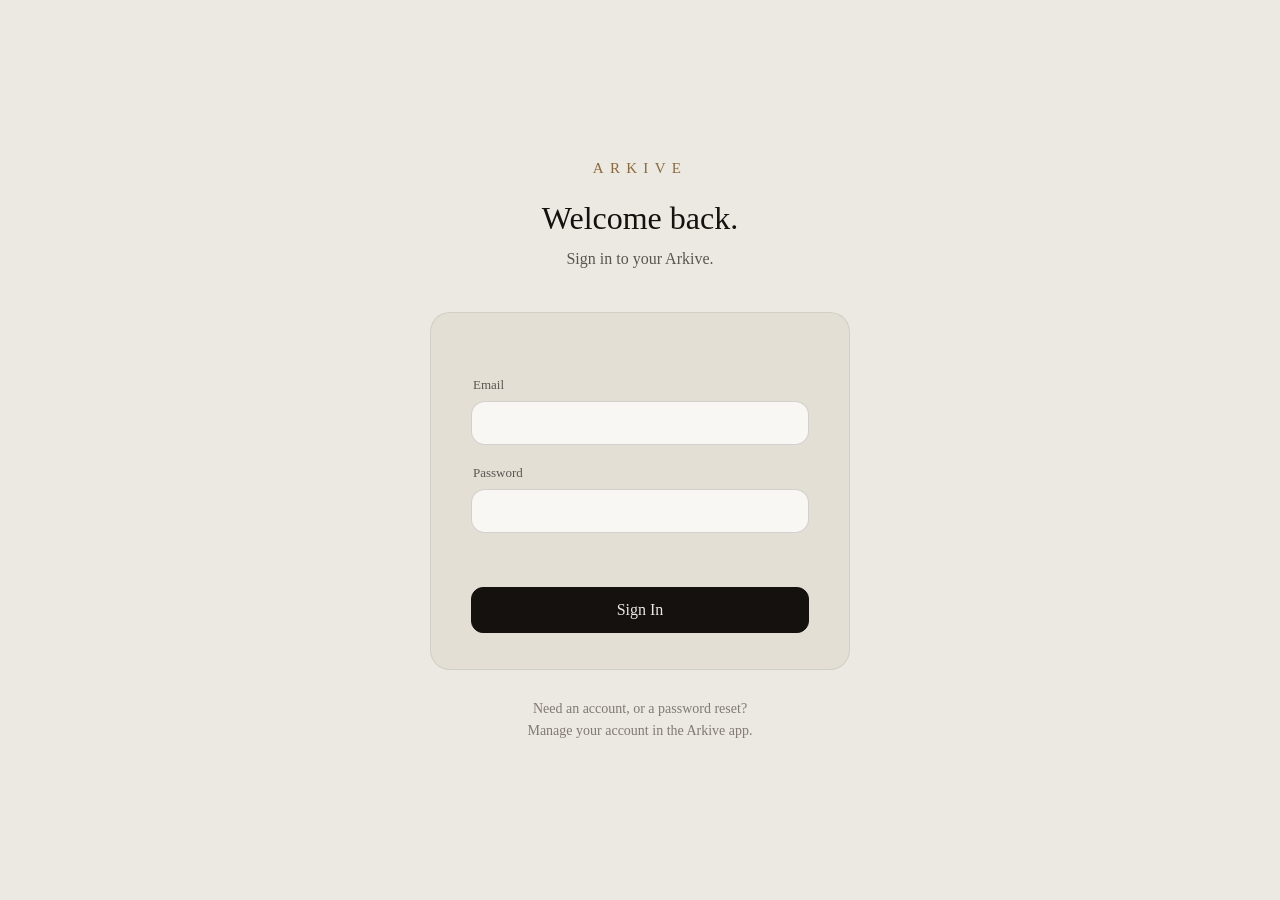
==== index.html @ 6c55851a "feat: WS5 — create + seal + delivery engine (AC-X1 build) ArkiveItemsCodec.encode (exact iOS key sha" ====
<!DOCTYPE html>
<html lang="en">
<head>
  <meta charset="UTF-8">
  <meta name="viewport" content="width=device-width, initial-scale=1.0">
  <title>Arkive — Sign in</title>
  <link rel="stylesheet" href="./assets/tokens.css?v=ws5">
  <style>
    .login-wrap {
      min-height: 100vh;
      display: flex;
      flex-direction: column;
      align-items: center;
      justify-content: center;
      padding: 48px 24px;
    }
    .login-card {
      width: 100%;
      max-width: 420px;
      padding: 44px 40px 36px;
      margin-top: 40px;
    }
    .login-head { text-align: center; }
    .login-head h1 { margin-top: 18px; }
    .login-sub {
      color: var(--ink-soft);
      margin-top: 10px;
      font-size: 16px;
    }
    .login-form { margin-top: 8px; }
    .login-form .form-row { margin-top: 18px; }
    .login-form .error-text { margin-top: 14px; text-align: center; }
    .login-form .btn-primary {
      width: 100%;
      margin-top: 20px;
    }
    .login-foot {
      margin-top: 28px;
      text-align: center;
      font-size: 14px;
      color: var(--ink-mute);
      max-width: 420px;
      line-height: 1.6;
    }
  </style>
</head>
<body>
  <div class="login-wrap">
    <div class="login-head">
      <div class="wordmark">Arkive</div>
      <h1>Welcome back.</h1>
      <p class="login-sub">Sign in to your Arkive.</p>
    </div>

    <div class="card login-card">
      <form class="login-form" id="login-form" novalidate>
        <div class="form-row">
          <label class="field-label" for="email">Email</label>
          <input class="field" id="email" name="email" type="email"
                 autocomplete="email" inputmode="email" spellcheck="false" required>
        </div>
        <div class="form-row">
          <label class="field-label" for="password">Password</label>
          <input class="field" id="password" name="password" type="password"
                 autocomplete="current-password" required>
        </div>
        <p class="error-text" id="login-error" role="alert" aria-live="polite"></p>
        <button class="btn btn-primary" id="login-submit" type="submit">Sign In</button>
      </form>
    </div>

    <p class="login-foot">
      Need an account, or a password reset?<br>
      Manage your account in the Arkive app.
    </p>
  </div>

  <script type="module">
    import { supabase, redirectIfSignedIn } from "./assets/arkive.js?v=ws5";

    await redirectIfSignedIn();

    const form = document.getElementById("login-form");
    const emailField = document.getElementById("email");
    const passwordField = document.getElementById("password");
    const errorEl = document.getElementById("login-error");
    const submitBtn = document.getElementById("login-submit");

    form.addEventListener("submit", async (event) => {
      event.preventDefault();
      errorEl.textContent = "";

      const email = emailField.value.trim().toLowerCase();
      const password = passwordField.value;

      if (!email || !password) {
        errorEl.textContent = "Enter your email and password.";
        return;
      }

      submitBtn.disabled = true;
      submitBtn.textContent = "Signing in…";

      try {
        const { error } = await supabase.auth.signInWithPassword({ email, password });
        if (error) {
          errorEl.textContent = friendlyAuthError(error);
          return;
        }
        window.location.replace("./capsules.html");
      } catch (err) {
        console.error("arkive: sign-in failed", err);
        errorEl.textContent = "Can’t reach Arkive right now — check your connection and try again.";
      } finally {
        submitBtn.disabled = false;
        submitBtn.textContent = "Sign In";
      }
    });

    function friendlyAuthError(error) {
      const message = (error?.message ?? "").toLowerCase();
      if (message.includes("invalid login credentials")) {
        return "That email and password don’t match our records.";
      }
      if (message.includes("email not confirmed")) {
        return "This account hasn’t been confirmed yet — finish setup in the Arkive app.";
      }
      if (error?.status === 0 || message.includes("fetch")) {
        return "Can’t reach Arkive right now — check your connection and try again.";
      }
      return "Sign-in didn’t go through. Please try again.";
    }
  </script>
</body>
</html>
---- assets/tokens.css ----
/* ============================================================
   ARKIVE Web Companion — design tokens + base primitives
   Palette: Liza palette, Decision #204 (matches the shipped app,
   TestFlight 110/111 — the cohesion bar).
   Rules: ALL text is serif. Antique Bronze is an accent (≤5% of
   any screen): micro-labels, underlines, fine rules — never large
   surfaces, never buttons.
   ============================================================ */

:root {
  /* —— Decision #204 palette, verbatim —— */
  --paper:    #ECE9E2;  /* app background */
  --card:     #E3DFD4;  /* card surface */
  --ink:      #14110E;  /* primary text, primary buttons */
  --ink-soft: #595652;  /* secondary text */
  --ink-mute: #807A70;  /* timestamps, hints, placeholders */
  --bronze:   #8A6A3C;  /* antique bronze — accents only */
  --border-strong: rgba(20, 17, 14, 0.16);
  --border-soft:   rgba(20, 17, 14, 0.08);

  /* destructive is not part of #204 — carried from the shipped
     app's palette (arkiveDestructive #AA3C37) for error states */
  --destructive: #AA3C37;

  /* field surface: shipped-app pattern (white 0.75 on warm paper) */
  --field-bg: rgba(255, 255, 255, 0.75);

  /* —— type —— */
  /* ui-serif resolves to New York on Apple platforms — closest
     web match to the app's .design(.serif) */
  --font-serif: ui-serif, "Iowan Old Style", "Palatino Linotype",
                Palatino, Georgia, "Times New Roman", serif;

  /* —— radii (shipped-app patterns) —— */
  --radius-card: 20px;
  --radius-field: 14px;
  --radius-button: 12px;
}

/* ---------- base ---------- */

* { box-sizing: border-box; }

/* author display rules (e.g. flex cards) must never defeat [hidden] */
[hidden] { display: none !important; }

html, body {
  margin: 0;
  padding: 0;
}

body {
  background: var(--paper);
  color: var(--ink);
  font-family: var(--font-serif);
  font-size: 16px;
  line-height: 1.55;
  -webkit-font-smoothing: antialiased;
  min-height: 100vh;
}

h1, h2, h3 {
  font-family: var(--font-serif);
  font-weight: 500;
  margin: 0;
}

/* step-title scale, per the app's 32pt medium serif */
h1 { font-size: 32px; line-height: 1.2; }
h2 { font-size: 22px; line-height: 1.3; }

p { margin: 0; }

a {
  color: var(--ink);
  text-decoration: none;
}

/* ---------- micro-label (bronze, letterspaced caps) ---------- */

.micro-label {
  font-size: 11px;
  letter-spacing: 0.28em;
  text-transform: uppercase;
  color: var(--bronze);
}

/* ---------- wordmark ---------- */

.wordmark {
  font-size: 15px;
  letter-spacing: 0.42em;
  text-transform: uppercase;
  color: var(--bronze);
  font-weight: 400;
}

/* ---------- cards ---------- */

.card {
  background: var(--card);
  border: 1px solid var(--border-soft);
  border-radius: var(--radius-card);
}

/* ---------- buttons ---------- */

.btn {
  font-family: var(--font-serif);
  font-size: 16px;
  border-radius: var(--radius-button);
  padding: 13px 26px;
  cursor: pointer;
  transition: opacity 120ms ease, background-color 120ms ease;
}

.btn-primary {
  background: var(--ink);
  color: var(--paper);
  border: 1px solid var(--ink);
}

.btn-primary:hover { background: #2a2620; }

.btn-primary:disabled {
  opacity: 0.45;
  cursor: default;
}

.btn-quiet {
  background: transparent;
  color: var(--ink);
  border: 1px solid var(--border-strong);
}

.btn-quiet:hover { background: rgba(20, 17, 14, 0.04); }

/* ---------- form fields ---------- */

.field-label {
  display: block;
  font-size: 13px;
  color: var(--ink-soft);
  margin: 0 0 6px 2px;
}

.field {
  width: 100%;
  font-family: var(--font-serif);
  font-size: 16px;
  color: var(--ink);
  background: var(--field-bg);
  border: 1px solid var(--border-strong);
  border-radius: var(--radius-field);
  padding: 12px 14px;
  outline: none;
}

.field::placeholder { color: var(--ink-mute); }

.field:focus { border-color: var(--ink); }

/* ---------- error text ---------- */

.error-text {
  color: var(--destructive);
  font-size: 14px;
  min-height: 1.4em;
}

/* ---------- signed-in shell ---------- */

.shell-header {
  display: flex;
  align-items: center;
  justify-content: space-between;
  gap: 24px;
  padding: 22px 36px;
  border-bottom: 1px solid var(--border-soft);
}

.shell-nav {
  display: flex;
  align-items: center;
  gap: 28px;
}

.shell-nav a {
  font-size: 16px;
  color: var(--ink-soft);
  padding-bottom: 2px;
}

.shell-nav a:hover { color: var(--ink); }

.shell-nav a[aria-current="page"] {
  color: var(--ink);
  border-bottom: 2px solid var(--bronze);
}

.shell-account {
  display: flex;
  align-items: center;
  gap: 16px;
  font-size: 14px;
  color: var(--ink-mute);
}

.shell-main {
  max-width: 1040px;
  margin: 0 auto;
  padding: 48px 36px 96px;
}

/* ---------- tabs ---------- */

.tabs {
  display: flex;
  gap: 26px;
  border-bottom: 1px solid var(--border-soft);
  margin-top: 28px;
}

.tab {
  font-family: var(--font-serif);
  font-size: 17px;
  background: none;
  border: none;
  border-bottom: 2px solid transparent;
  color: var(--ink-mute);
  padding: 8px 2px 10px;
  cursor: pointer;
}

.tab:hover { color: var(--ink-soft); }

.tab[aria-selected="true"] {
  color: var(--ink);
  border-bottom-color: var(--bronze);
}

/* ---------- empty states ---------- */

.empty-state {
  text-align: center;
  padding: 96px 24px;
}

.empty-state .empty-title {
  font-size: 20px;
  color: var(--ink-soft);
}

.empty-state .empty-hint {
  font-size: 14px;
  color: var(--ink-mute);
  margin-top: 10px;
}

/* ---------- capsule item renderers (capsule.html + open.html) ---------- */

.item-figure { margin: 0; }
.item-media-frame {
  border-radius: 14px; overflow: hidden;
  border: 1px solid var(--border-soft);
  background: rgba(20, 17, 14, 0.05);
}
.item-media-frame img, .item-media-frame video {
  width: 100%; display: block; max-height: 78vh; object-fit: contain;
  background: rgba(20, 17, 14, 0.04);
}
.item-caption-line { font-size: 15px; color: var(--ink); margin-top: 10px; }
.item-side-thought { font-size: 14px; color: var(--ink-soft); font-style: italic; margin-top: 4px; }
.item-date { font-size: 12.5px; color: var(--ink-mute); margin-top: 4px; }

.letter-card {
  background: #FFFAF0; /* letter paper surface (shipped-app letter treatment) */
  border: 1px solid var(--border-soft);
  border-radius: var(--radius-card);
  padding: 34px 38px;
}
.letter-card .micro-label { display: block; margin-bottom: 14px; }
.letter-title { font-size: 20px; margin-bottom: 14px; }
.letter-body {
  font-size: 16.5px; line-height: 1.85; color: var(--ink);
  white-space: pre-wrap; overflow-wrap: break-word;
}

.plain-card { padding: 22px 26px; }
.audio-card audio { width: 100%; margin-top: 12px; }
.placeholder-card { text-align: center; padding: 34px 26px; }
.placeholder-card .empty-title { font-size: 17px; color: var(--ink-soft); }

/* ---------- ceremony reveal ---------- */

.reveal-item {
  opacity: 0;
  transform: translateY(14px);
  animation: arkive-reveal 640ms ease forwards;
}

@keyframes arkive-reveal {
  to { opacity: 1; transform: translateY(0); }
}

@media (prefers-reduced-motion: reduce) {
  .reveal-item { opacity: 1; transform: none; animation: none; }
}

/* ---------- motion ---------- */

@media (prefers-reduced-motion: reduce) {
  *, *::before, *::after {
    transition-duration: 0.01ms !important;
    animation-duration: 0.01ms !important;
    animation-iteration-count: 1 !important;
  }
}
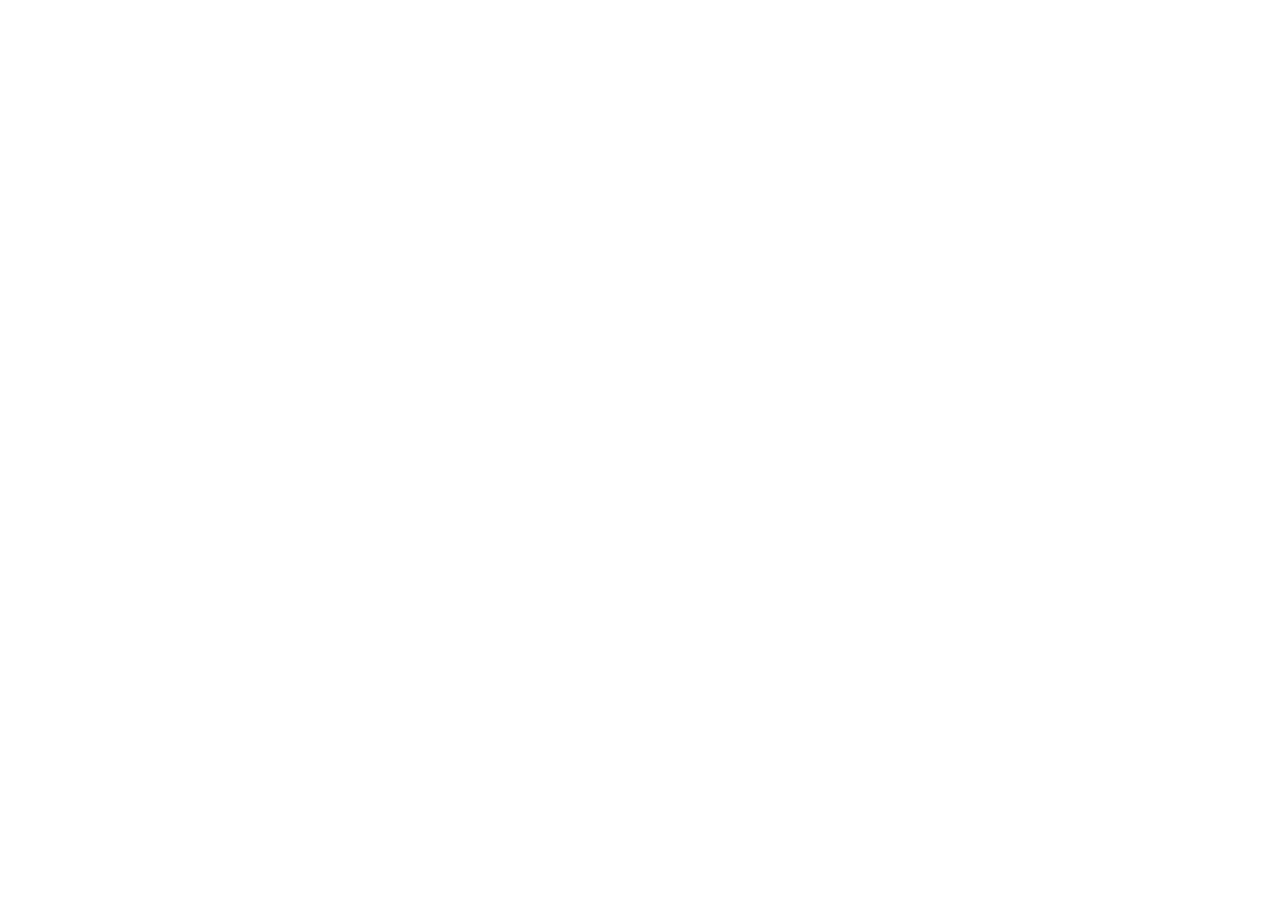
==== commit b9a6a659: "feat: WP1 — no-account recipient open (recipient-only signup + claim handoff) The recipient lodestar" ====
--- a/index.html
+++ b/index.html
@@ -4,7 +4,12 @@
   <meta charset="UTF-8">
   <meta name="viewport" content="width=device-width, initial-scale=1.0">
   <title>Arkive — Sign in</title>
-  <link rel="stylesheet" href="./assets/tokens.css?v=ws5">
+  <link rel="canonical" href="https://app.arkive-it.app/">
+  <meta property="og:url" content="https://app.arkive-it.app/">
+  <meta property="og:title" content="Arkive">
+  <meta property="og:description" content="Your capsules, on the web. Sign in to your Arkive.">
+  <meta name="description" content="Your capsules, on the web. Sign in to your Arkive.">
+  <link rel="stylesheet" href="./assets/tokens.css?v=ws7">
   <style>
     .login-wrap {
       min-height: 100vh;
@@ -42,93 +47,288 @@
       max-width: 420px;
       line-height: 1.6;
     }
+    .login-toggle {
+      margin-top: 18px;
+      text-align: center;
+      font-size: 14px;
+      color: var(--ink-soft);
+    }
+    .link-btn {
+      background: none;
+      border: none;
+      font-family: var(--font-serif);
+      font-size: 14px;
+      color: var(--bronze);
+      cursor: pointer;
+      padding: 0;
+      text-decoration: underline;
+      text-underline-offset: 2px;
+    }
+    .link-btn:hover { color: var(--ink); }
+    .success-text {
+      color: var(--ink);
+      font-size: 15px;
+      line-height: 1.6;
+      text-align: center;
+      margin-top: 14px;
+    }
+    .forgot-row { margin-top: 12px; text-align: right; }
   </style>
 </head>
-<body>
+<body hidden>
   <div class="login-wrap">
     <div class="login-head">
       <div class="wordmark">Arkive</div>
-      <h1>Welcome back.</h1>
-      <p class="login-sub">Sign in to your Arkive.</p>
+      <h1 id="head-title">Welcome back.</h1>
+      <p class="login-sub" id="head-sub">Sign in to your Arkive.</p>
     </div>
 
-    <div class="card login-card">
-      <form class="login-form" id="login-form" novalidate>
-        <div class="form-row">
-          <label class="field-label" for="email">Email</label>
-          <input class="field" id="email" name="email" type="email"
+    <!-- SIGN IN -->
+    <div class="card login-card" id="view-signin">
+      <form class="login-form" id="signin-form" novalidate>
+        <div class="form-row">
+          <label class="field-label" for="signin-email">Email</label>
+          <input class="field" id="signin-email" name="email" type="email"
                  autocomplete="email" inputmode="email" spellcheck="false" required>
         </div>
         <div class="form-row">
-          <label class="field-label" for="password">Password</label>
-          <input class="field" id="password" name="password" type="password"
+          <label class="field-label" for="signin-password">Password</label>
+          <input class="field" id="signin-password" name="password" type="password"
                  autocomplete="current-password" required>
         </div>
-        <p class="error-text" id="login-error" role="alert" aria-live="polite"></p>
-        <button class="btn btn-primary" id="login-submit" type="submit">Sign In</button>
+        <div class="forgot-row"><button type="button" class="link-btn" id="to-reset">Forgot password?</button></div>
+        <p class="error-text" id="signin-error" role="alert" aria-live="polite"></p>
+        <button class="btn btn-primary" id="signin-submit" type="submit">Sign In</button>
       </form>
+      <p class="login-toggle" id="signin-toggle" hidden>
+        Opening a capsule for the first time?
+        <button type="button" class="link-btn" id="to-signup">Create a free account</button>
+      </p>
     </div>
 
-    <p class="login-foot">
+    <!-- CREATE ACCOUNT (recipient flow only) -->
+    <div class="card login-card" id="view-signup" hidden>
+      <form class="login-form" id="signup-form" novalidate>
+        <div class="form-row">
+          <label class="field-label" for="signup-email">Email</label>
+          <input class="field" id="signup-email" name="email" type="email"
+                 autocomplete="email" inputmode="email" spellcheck="false" required>
+        </div>
+        <div class="form-row">
+          <label class="field-label" for="signup-password">Choose a password</label>
+          <input class="field" id="signup-password" name="password" type="password"
+                 autocomplete="new-password" required>
+        </div>
+        <p class="error-text" id="signup-error" role="alert" aria-live="polite"></p>
+        <button class="btn btn-primary" id="signup-submit" type="submit">Create Account &amp; Open</button>
+      </form>
+      <p class="success-text" id="signup-success" role="status" aria-live="polite" hidden></p>
+      <p class="login-toggle">
+        Already have an account?
+        <button type="button" class="link-btn" id="back-to-signin">Sign in</button>
+      </p>
+    </div>
+
+    <!-- RESET REQUEST -->
+    <div class="card login-card" id="view-reset" hidden>
+      <form class="login-form" id="reset-form" novalidate>
+        <div class="form-row">
+          <label class="field-label" for="reset-email">Email</label>
+          <input class="field" id="reset-email" name="email" type="email"
+                 autocomplete="email" inputmode="email" spellcheck="false" required>
+        </div>
+        <p class="error-text" id="reset-error" role="alert" aria-live="polite"></p>
+        <p class="success-text" id="reset-success" role="status" aria-live="polite" hidden></p>
+        <button class="btn btn-primary" id="reset-submit" type="submit">Send Reset Link</button>
+      </form>
+      <p class="login-toggle">
+        <button type="button" class="link-btn" id="reset-back-to-signin">Back to sign in</button>
+      </p>
+    </div>
+
+    <p class="login-foot" id="login-foot">
       Need an account, or a password reset?<br>
       Manage your account in the Arkive app.
     </p>
   </div>
 
   <script type="module">
-    import { supabase, redirectIfSignedIn } from "./assets/arkive.js?v=ws5";
-
-    await redirectIfSignedIn();
-
-    const form = document.getElementById("login-form");
-    const emailField = document.getElementById("email");
-    const passwordField = document.getElementById("password");
-    const errorEl = document.getElementById("login-error");
-    const submitBtn = document.getElementById("login-submit");
-
-    form.addEventListener("submit", async (event) => {
+    import {
+      supabase, currentSession, signUpRecipient, requestPasswordReset,
+    } from "./assets/arkive.js?v=ws7";
+
+    const params = new URLSearchParams(location.search);
+    const shared = params.get("shared");
+    const capsuleId = params.get("id");
+    const emParam = params.get("em");
+    const initialMode = params.get("mode");           // 'signup' | 'signin' | null
+    // Recipient context = arrived from a capsule open link (carries `shared`).
+    // B5(b): the create-account surface appears ONLY in this context.
+    const recipientContext = !!shared;
+
+    // Where to land after a successful auth.
+    const postAuthURL = recipientContext
+      ? `./open.html?shared=${encodeURIComponent(shared)}${capsuleId ? `&id=${encodeURIComponent(capsuleId)}` : ""}`
+      : "./capsules.html";
+    // Where the signup-confirmation email should return the recipient.
+    // (Must be in the Auth redirect allowlist, B4.) Host-agnostic.
+    const confirmRedirect = new URL(postAuthURL, location.href).href;
+    const resetRedirect = new URL("./update-password.html", location.href).href;
+
+    // Already signed in → go straight where they were headed.
+    if (await currentSession()) {
+      window.location.replace(postAuthURL);
+    }
+
+    const views = {
+      signin: document.getElementById("view-signin"),
+      signup: document.getElementById("view-signup"),
+      reset: document.getElementById("view-reset"),
+    };
+    const headTitle = document.getElementById("head-title");
+    const headSub = document.getElementById("head-sub");
+    const foot = document.getElementById("login-foot");
+
+    function show(mode) {
+      for (const [name, el] of Object.entries(views)) el.hidden = name !== mode;
+      if (mode === "signin") {
+        headTitle.textContent = recipientContext ? "Open your capsule." : "Welcome back.";
+        headSub.textContent = recipientContext
+          ? "Sign in to open the capsule waiting for you."
+          : "Sign in to your Arkive.";
+      } else if (mode === "signup") {
+        headTitle.textContent = "Create your Arkive.";
+        headSub.textContent = "A free account, so you can open your capsule.";
+      } else {
+        headTitle.textContent = "Reset your password.";
+        headSub.textContent = "We’ll email you a link to set a new one.";
+      }
+      // The "manage in the app" footer shows only for a plain visitor on the
+      // sign-in view; the create-account toggle only inside the recipient flow.
+      foot.hidden = recipientContext || mode !== "signin";
+      document.getElementById("signin-toggle").hidden = !recipientContext;
+      // Restore inner form/success state each time a view is (re)entered, so
+      // toggling away after a submit doesn't leave the form hidden.
+      if (mode === "signup") {
+        document.getElementById("signup-form").hidden = false;
+        document.getElementById("signup-success").hidden = true;
+      } else if (mode === "reset") {
+        document.getElementById("reset-form").hidden = false;
+        document.getElementById("reset-success").hidden = true;
+      }
+    }
+
+    // Prefill recipient email everywhere from ?em=.
+    if (emParam) {
+      for (const id of ["signin-email", "signup-email", "reset-email"]) {
+        document.getElementById(id).value = emParam;
+      }
+    }
+
+    // Initial view: a recipient "create account" link → signup; else signin.
+    show(recipientContext && initialMode === "signup" ? "signup" : "signin");
+
+    // toggles
+    document.getElementById("to-signup")?.addEventListener("click", () => show("signup"));
+    document.getElementById("back-to-signin")?.addEventListener("click", () => show("signin"));
+    document.getElementById("to-reset")?.addEventListener("click", () => show("reset"));
+    document.getElementById("reset-back-to-signin")?.addEventListener("click", () => show("signin"));
+
+    // SIGN IN
+    const signinForm = document.getElementById("signin-form");
+    const signinErr = document.getElementById("signin-error");
+    const signinBtn = document.getElementById("signin-submit");
+    signinForm.addEventListener("submit", async (event) => {
       event.preventDefault();
-      errorEl.textContent = "";
-
-      const email = emailField.value.trim().toLowerCase();
-      const password = passwordField.value;
-
-      if (!email || !password) {
-        errorEl.textContent = "Enter your email and password.";
-        return;
-      }
-
-      submitBtn.disabled = true;
-      submitBtn.textContent = "Signing in…";
-
+      signinErr.textContent = "";
+      const email = document.getElementById("signin-email").value.trim().toLowerCase();
+      const password = document.getElementById("signin-password").value;
+      if (!email || !password) { signinErr.textContent = "Enter your email and password."; return; }
+      signinBtn.disabled = true; signinBtn.textContent = "Signing in…";
       try {
         const { error } = await supabase.auth.signInWithPassword({ email, password });
-        if (error) {
-          errorEl.textContent = friendlyAuthError(error);
-          return;
-        }
-        window.location.replace("./capsules.html");
+        if (error) { signinErr.textContent = friendlyAuthError(error); return; }
+        window.location.replace(postAuthURL);
       } catch (err) {
         console.error("arkive: sign-in failed", err);
-        errorEl.textContent = "Can’t reach Arkive right now — check your connection and try again.";
+        signinErr.textContent = "Can’t reach Arkive right now — check your connection and try again.";
       } finally {
-        submitBtn.disabled = false;
-        submitBtn.textContent = "Sign In";
+        signinBtn.disabled = false; signinBtn.textContent = "Sign In";
       }
     });
+
+    // CREATE ACCOUNT (recipient only)
+    const signupForm = document.getElementById("signup-form");
+    const signupErr = document.getElementById("signup-error");
+    const signupBtn = document.getElementById("signup-submit");
+    const signupOk = document.getElementById("signup-success");
+    signupForm.addEventListener("submit", async (event) => {
+      event.preventDefault();
+      signupErr.textContent = ""; signupOk.hidden = true;
+      const email = document.getElementById("signup-email").value.trim().toLowerCase();
+      const password = document.getElementById("signup-password").value;
+      if (!email || !password) { signupErr.textContent = "Enter your email and a password."; return; }
+      if (password.length < 8) { signupErr.textContent = "Use at least 8 characters for your password."; return; }
+      signupBtn.disabled = true; signupBtn.textContent = "Creating…";
+      try {
+        const { error, session, needsConfirmation } = await signUpRecipient(email, password, confirmRedirect);
+        if (error) { signupErr.textContent = friendlySignupError(error); return; }
+        if (session) {
+          window.location.replace(postAuthURL);          // confirmation disabled → straight in
+        } else if (needsConfirmation) {
+          signupForm.hidden = true;
+          signupOk.hidden = false;
+          signupOk.textContent = `Check ${email} for a confirmation link. Open it and your capsule will be waiting.`;
+        }
+      } catch (err) {
+        console.error("arkive: sign-up failed", err);
+        signupErr.textContent = "Can’t reach Arkive right now — check your connection and try again.";
+      } finally {
+        signupBtn.disabled = false; signupBtn.textContent = "Create Account & Open";
+      }
+    });
+
+    // RESET REQUEST
+    const resetForm = document.getElementById("reset-form");
+    const resetErr = document.getElementById("reset-error");
+    const resetBtn = document.getElementById("reset-submit");
+    const resetOk = document.getElementById("reset-success");
+    resetForm.addEventListener("submit", async (event) => {
+      event.preventDefault();
+      resetErr.textContent = ""; resetOk.hidden = true;
+      const email = document.getElementById("reset-email").value.trim().toLowerCase();
+      if (!email) { resetErr.textContent = "Enter your email."; return; }
+      resetBtn.disabled = true; resetBtn.textContent = "Sending…";
+      try {
+        await requestPasswordReset(email, resetRedirect);
+        resetForm.hidden = true;                          // anti-enumeration: always neutral
+        resetOk.hidden = false;
+        resetOk.textContent = `If an account exists for ${email}, we’ve sent a link to set a new password.`;
+      } catch (err) {
+        console.error("arkive: reset request failed", err);
+        resetErr.textContent = "Can’t reach Arkive right now — check your connection and try again.";
+      } finally {
+        resetBtn.disabled = false; resetBtn.textContent = "Send Reset Link";
+      }
+    });
+
+    document.body.removeAttribute("hidden");
 
     function friendlyAuthError(error) {
       const message = (error?.message ?? "").toLowerCase();
-      if (message.includes("invalid login credentials")) {
-        return "That email and password don’t match our records.";
-      }
-      if (message.includes("email not confirmed")) {
-        return "This account hasn’t been confirmed yet — finish setup in the Arkive app.";
-      }
-      if (error?.status === 0 || message.includes("fetch")) {
-        return "Can’t reach Arkive right now — check your connection and try again.";
-      }
+      if (message.includes("invalid login credentials")) return "That email and password don’t match our records.";
+      if (message.includes("email not confirmed")) return "This account isn’t confirmed yet — check your email for the confirmation link.";
+      if (error?.status === 0 || message.includes("fetch")) return "Can’t reach Arkive right now — check your connection and try again.";
       return "Sign-in didn’t go through. Please try again.";
+    }
+    function friendlySignupError(error) {
+      const message = (error?.message ?? "").toLowerCase();
+      if (message.includes("already registered") || message.includes("already been registered") || message.includes("user already")) {
+        return "There’s already an account for this email — sign in instead.";
+      }
+      if (message.includes("password")) return "That password didn’t meet the requirements — try a longer one.";
+      if (error?.status === 0 || message.includes("fetch")) return "Can’t reach Arkive right now — check your connection and try again.";
+      return "Couldn’t create the account. Please try again.";
     }
   </script>
 </body>
--- a/assets/tokens.css
+++ b/assets/tokens.css
@@ -76,6 +76,46 @@
   text-decoration: none;
 }
 
+/* ---------- focus visibility (keyboard nav) ---------- */
+
+a:focus-visible, button:focus-visible, .tab:focus-visible,
+input[type="radio"]:focus-visible, input[type="file"]:focus-visible {
+  outline: 2px solid var(--ink);
+  outline-offset: 2px;
+  border-radius: 4px;
+}
+
+/* ---------- shared chrome bits ---------- */
+
+.back-link {
+  font-size: 14px;
+  color: var(--ink-soft);
+}
+.back-link:hover { color: var(--ink); }
+
+.page-head-row {
+  display: flex;
+  align-items: center;
+  justify-content: space-between;
+  gap: 20px;
+}
+
+/* inline accent link (bronze, underlined) */
+.link-accent {
+  color: var(--bronze);
+  text-decoration: underline;
+  text-underline-offset: 2px;
+}
+.link-accent:hover { color: var(--ink); }
+
+/* auth-flow secondary line (sign-in/up/reset toggles) */
+.login-toggle {
+  margin-top: 18px;
+  text-align: center;
+  font-size: 14px;
+  color: var(--ink-soft);
+}
+
 /* ---------- micro-label (bronze, letterspaced caps) ---------- */
 
 .micro-label {
